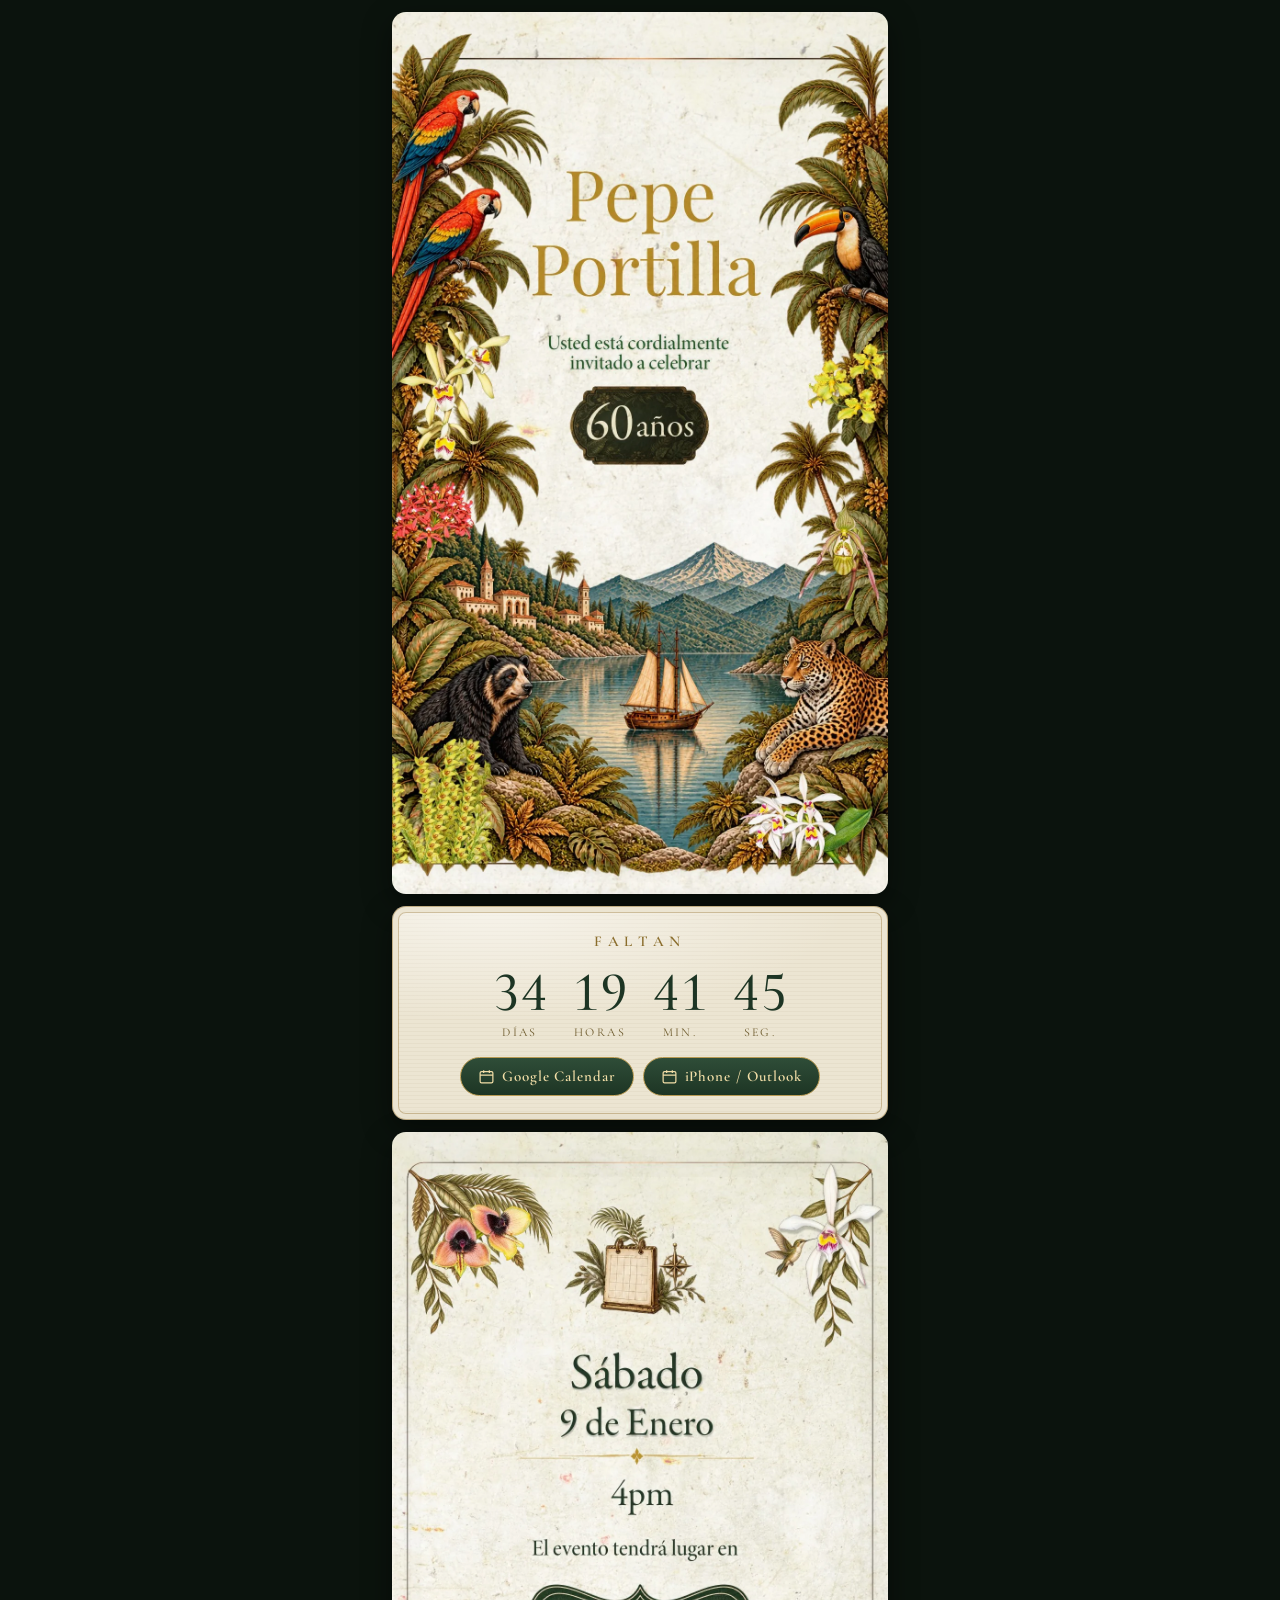
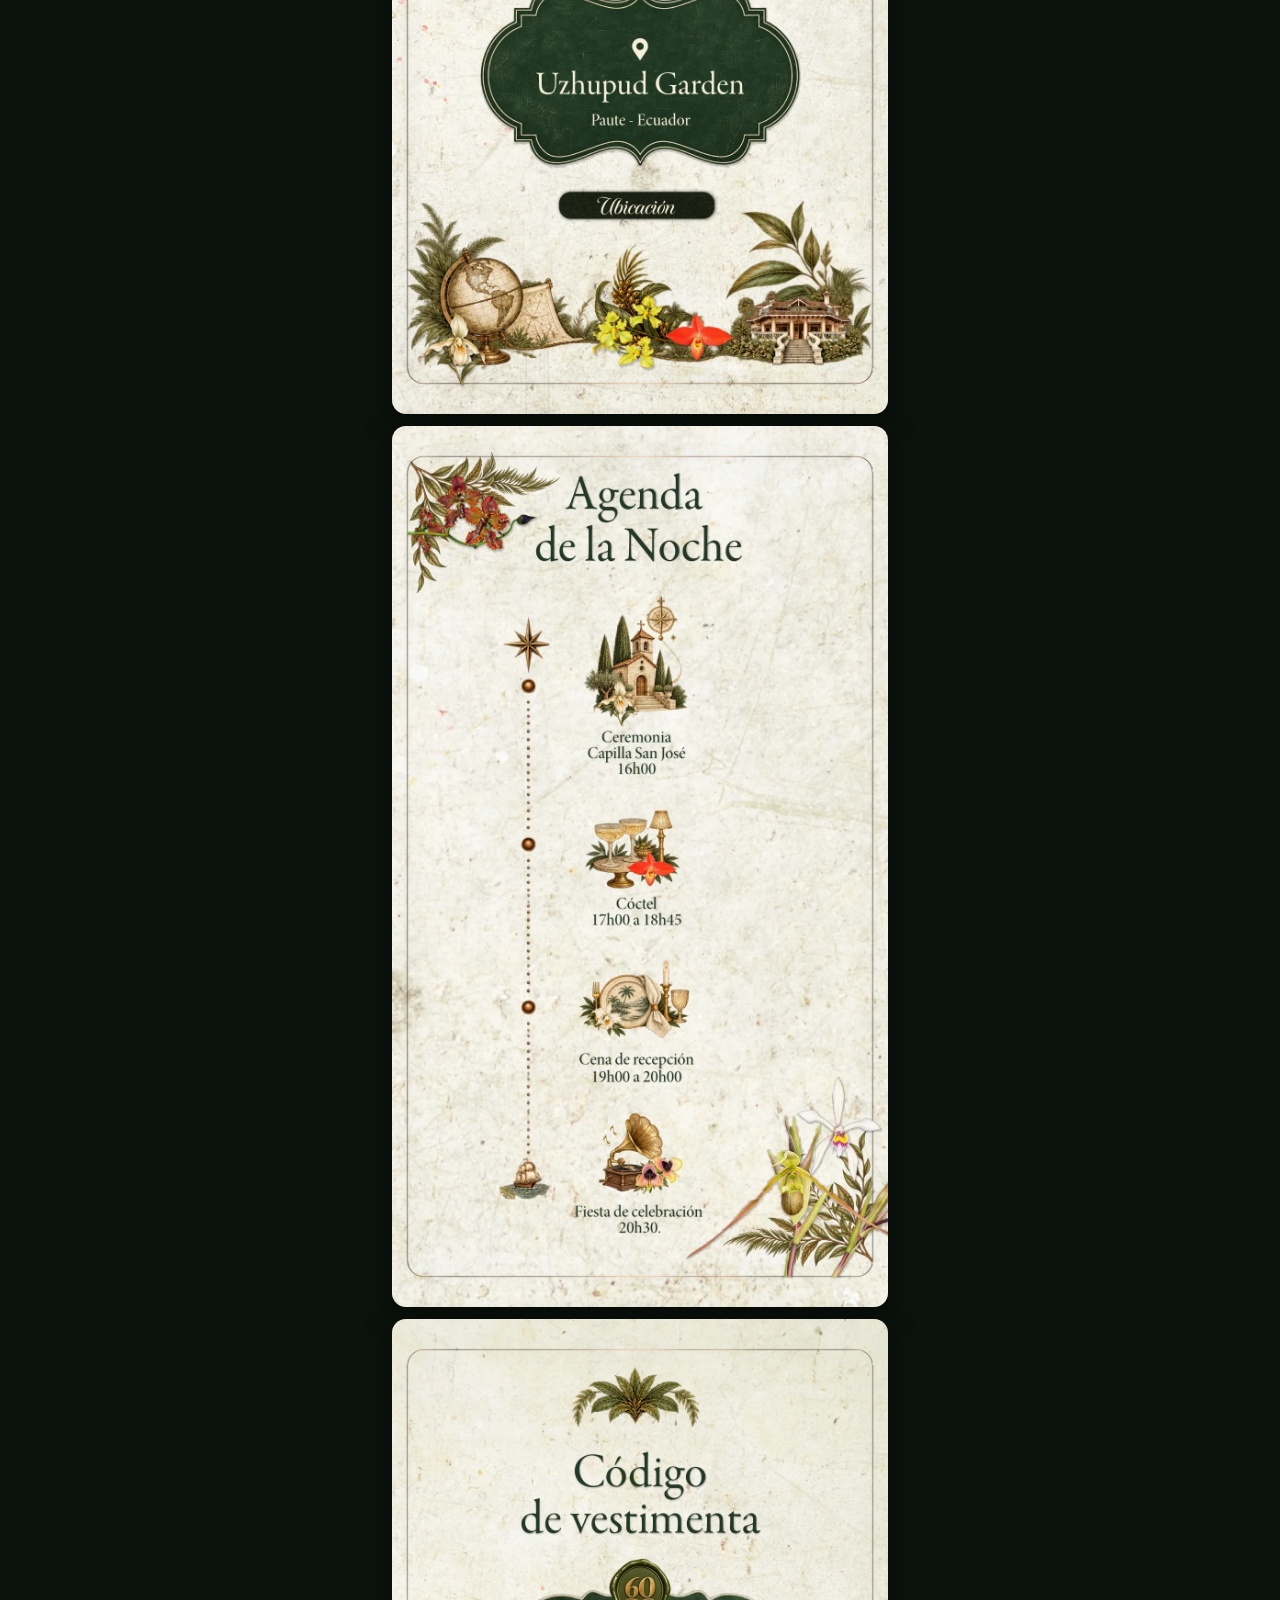
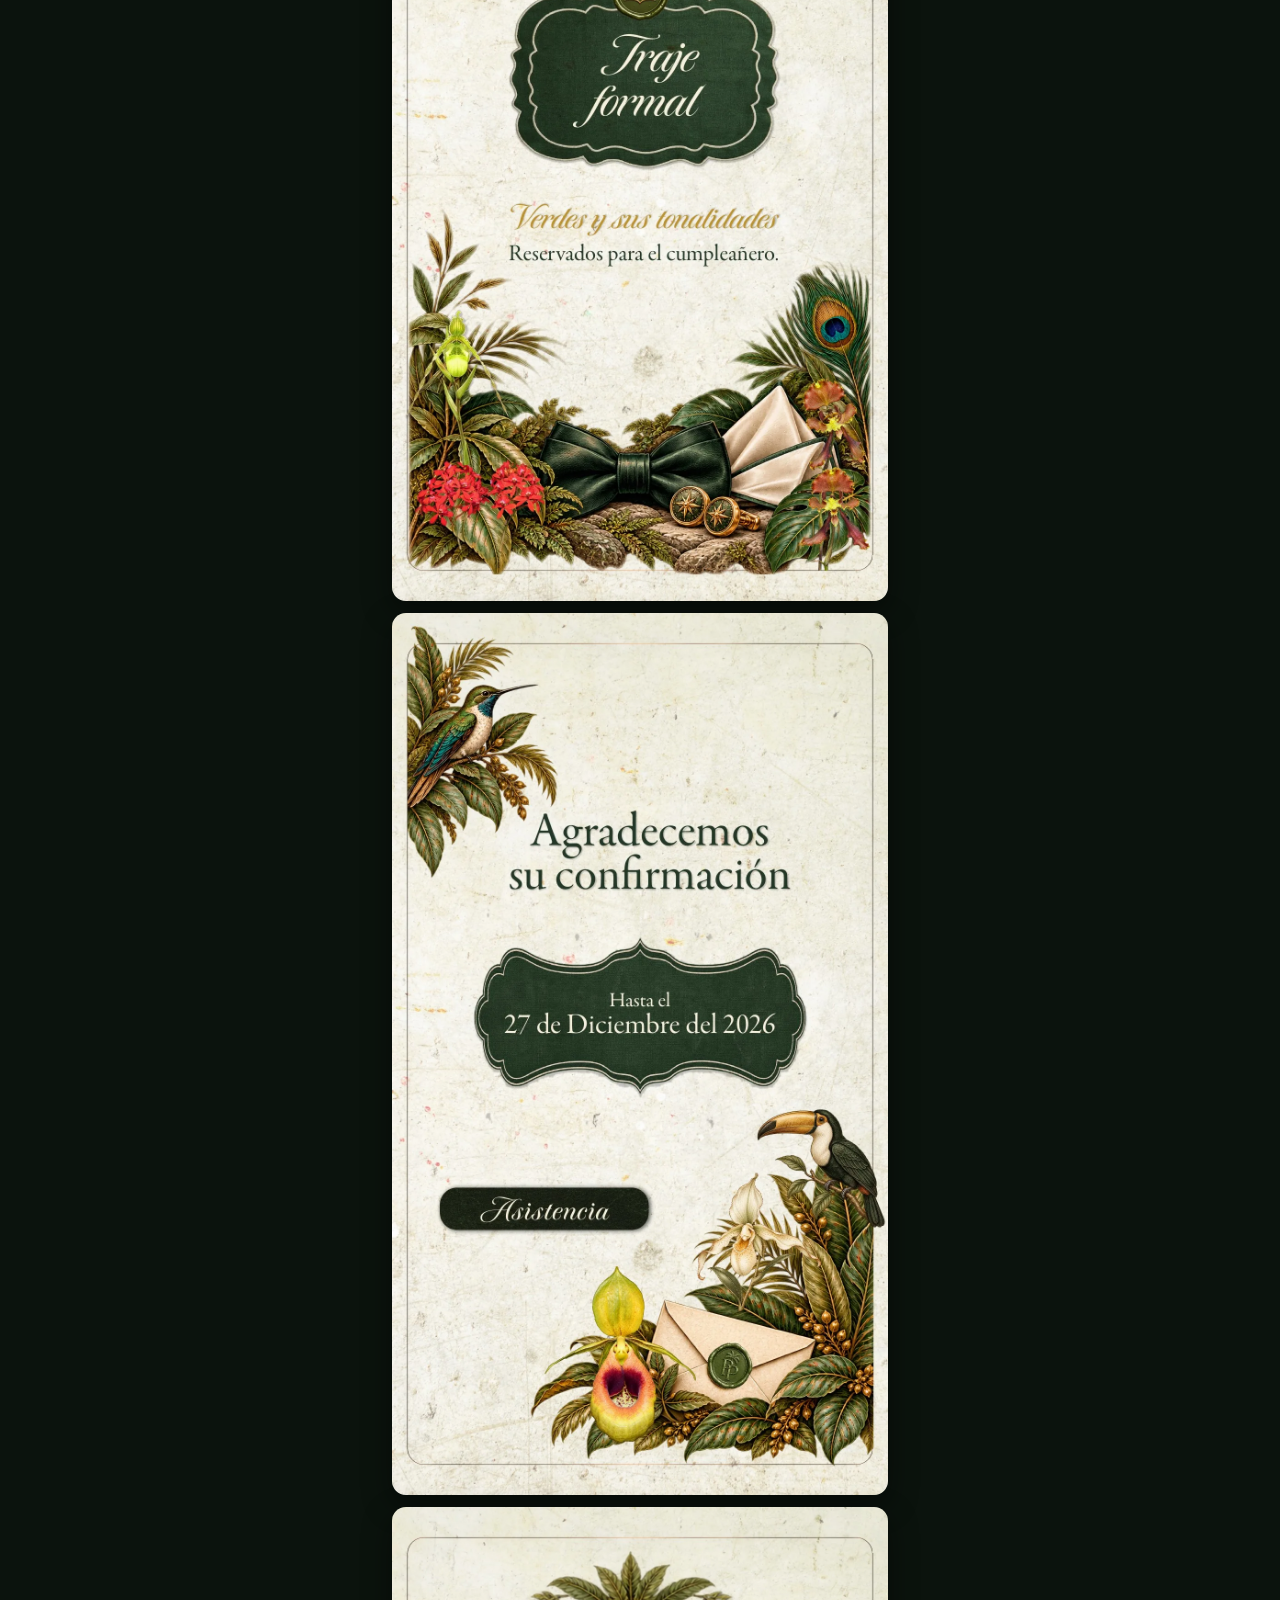
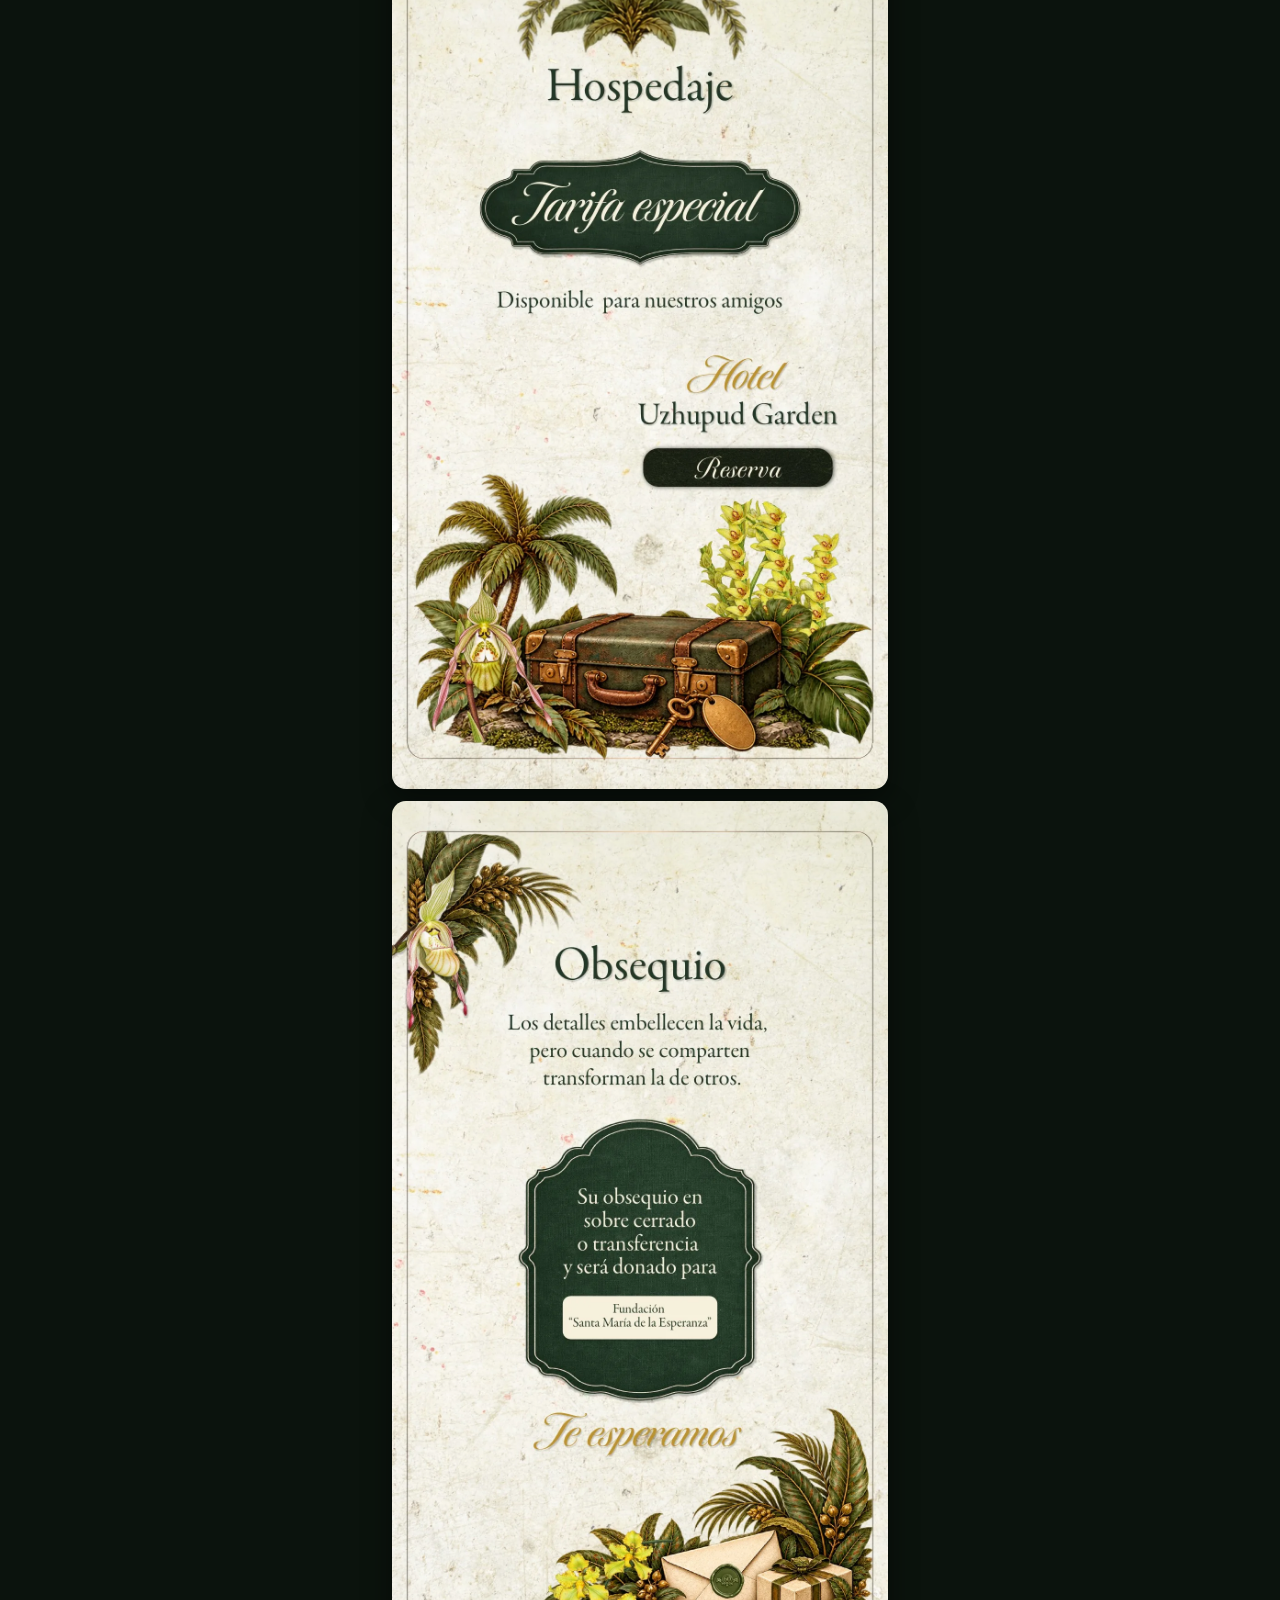
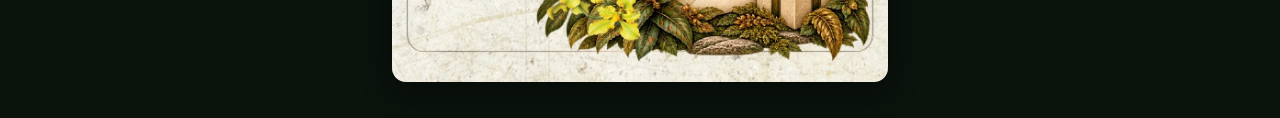
==== details.html @ b20852d5 "Add files via upload" ====
<!DOCTYPE html>
<html lang="es">
<head>
  <meta charset="UTF-8">
  <meta name="viewport" content="width=device-width, initial-scale=1.0, viewport-fit=cover">
  <meta name="theme-color" content="#0b130d">
  <title>Detalles del Evento · Pepe Portilla 60 años</title>
  <meta name="description" content="Detalles del evento, ubicación y confirmación de asistencia.">
  <link rel="icon" href="img/favicon.png" type="image/png">
  <link rel="preload" as="image" href="img/03_portada.webp" fetchpriority="high">
  <link rel="preconnect" href="https://fonts.googleapis.com">
  <link rel="preconnect" href="https://fonts.gstatic.com" crossorigin>
  <link href="https://fonts.googleapis.com/css2?family=Cormorant+Garamond:wght@400;500;600;700&display=swap" rel="stylesheet">
  <link rel="stylesheet" href="css/styles.css">
</head>
<body>
  <main class="pagina">

    <!-- 1. Portada -->
    <section class="hoja" aria-label="Invitación">
      <img src="img/03_portada.webp" width="1080" height="1920" fetchpriority="high"
           alt="Pepe Portilla. Usted está cordialmente invitado a celebrar 60 años.">
    </section>

    <!-- 2. Cuenta regresiva -->
    <section class="cuenta reveal" aria-label="Cuenta regresiva">
      <p class="titulo">Faltan</p>
      <p class="para" id="para" hidden>Invitación para <strong id="para-nombre"></strong></p>
      <div class="reloj" id="reloj" role="timer" aria-live="off">
        <div class="u"><span class="n" data-u="d">00</span><span class="l">Días</span></div>
        <div class="u"><span class="n" data-u="h">00</span><span class="l">Horas</span></div>
        <div class="u"><span class="n" data-u="m">00</span><span class="l">Min.</span></div>
        <div class="u"><span class="n" data-u="s">00</span><span class="l">Seg.</span></div>
      </div>
      <div class="calendario" id="calendario">
        <a class="btn-cal" id="cal-google" target="_blank" rel="noopener">
          <svg viewBox="0 0 24 24"><rect x="3" y="5" width="18" height="16" rx="2"/><path d="M3 10h18M8 3v4M16 3v4"/></svg>Google Calendar</a>
        <button class="btn-cal" id="cal-ics" type="button">
          <svg viewBox="0 0 24 24"><rect x="3" y="5" width="18" height="16" rx="2"/><path d="M3 10h18M8 3v4M16 3v4"/></svg>iPhone / Outlook</button>
      </div>
    </section>

    <!-- 3. Fecha y lugar -->
    <section class="hoja reveal" aria-label="Fecha y lugar">
      <img src="img/04_fecha_lugar.webp" width="1080" height="1920" loading="lazy" decoding="async"
           alt="Sábado 9 de enero, 4pm. El evento tendrá lugar en Uzhupud Garden, Paute - Ecuador.">
      <a class="zona" data-accion="mapa" target="_blank" rel="noopener" aria-label="Ver ubicación en el mapa"
         style="left:33.5%;top:74.5%;width:31.7%;height:3.3%"></a>
    </section>

    <!-- 4. Agenda -->
    <section class="hoja reveal" aria-label="Agenda de la noche">
      <img src="img/05_agenda.webp" width="1080" height="1920" loading="lazy" decoding="async"
           alt="Agenda de la noche: ceremonia en la Capilla San José 16h00, cóctel 17h00 a 18h45, cena de recepción 19h00 a 20h00, fiesta de celebración 20h30.">
    </section>

    <!-- 5. Código de vestimenta -->
    <section class="hoja reveal" aria-label="Código de vestimenta">
      <img src="img/06_vestimenta.webp" width="1080" height="1920" loading="lazy" decoding="async"
           alt="Código de vestimenta: traje formal. Verdes y sus tonalidades. Reservados para el cumpleañero.">
    </section>

    <!-- 6. Confirmación -->
    <section class="hoja reveal" aria-label="Confirmación de asistencia">
      <img src="img/07_confirmacion.webp" width="1080" height="1920" loading="lazy" decoding="async"
           alt="Agradecemos su confirmación hasta el 27 de diciembre del 2026.">
      <a class="zona" data-accion="confirmar" target="_blank" rel="noopener" aria-label="Confirmar asistencia por WhatsApp"
         style="left:9.5%;top:65%;width:43%;height:5%"></a>
    </section>

    <!-- 7. Hospedaje -->
    <section class="hoja reveal" aria-label="Hospedaje con tarifa especial">
      <img src="img/08_hospedaje.webp" width="1080" height="1920" loading="lazy" decoding="async"
           alt="Hospedaje, tarifa especial disponible para nuestros amigos. Hotel Uzhupud Garden.">
      <a class="zona" data-accion="hospedaje" target="_blank" rel="noopener" aria-label="Reservar hospedaje por WhatsApp"
         style="left:50.5%;top:61.2%;width:39%;height:4.6%"></a>
    </section>

    <!-- 8. Obsequio -->
    <section class="hoja reveal" aria-label="Obsequio">
      <img src="img/09_obsequio.webp" width="1080" height="1920" loading="lazy" decoding="async"
           alt="Obsequio. Su obsequio en sobre cerrado o transferencia será donado para la Fundación Santa María de la Esperanza. Te esperamos.">
      <a class="zona suave" data-accion="obsequio" target="_blank" rel="noopener" aria-label="Fundación Santa María de la Esperanza"
         style="left:34.4%;top:56.1%;width:31.3%;height:5.3%"></a>
    </section>

  </main>

  <button class="musica" id="musica" type="button" hidden aria-label="Reproducir música">
    <svg viewBox="0 0 24 24" id="musica-icono"><path d="M4 9v6h4l5 4V5L8 9z"/><path d="M16 9a4 4 0 0 1 0 6M18.5 6.5a8 8 0 0 1 0 11" fill="none" stroke="currentColor" stroke-width="1.8" stroke-linecap="round"/></svg>
  </button>
  <audio id="audio" loop preload="none"></audio>

  <script src="config.js"></script>
  <script src="js/comun.js"></script>
  <script src="js/details.js"></script>
</body>
</html>
---- css/styles.css ----
/* ============================================================
   Invitación Pepe Portilla · 60 años
   ============================================================ */
:root {
  --fondo: #0b130d;
  --verde: #1d3524;
  --verde-claro: #2f4d38;
  --oro: #d8b36a;
  --oro-claro: #f3dfa8;
  --papel: #ece5d2;
  --tinta: #24402c;
  --serif: "Cormorant Garamond", "Cormorant", Georgia, "Times New Roman", serif;
}
* { box-sizing: border-box; }
html, body { margin: 0; padding: 0; background: var(--fondo); }
body {
  font-family: var(--serif);
  color: var(--oro-claro);
  -webkit-font-smoothing: antialiased;
  -webkit-tap-highlight-color: transparent;
  overscroll-behavior-y: none;
}
img { display: block; width: 100%; height: auto; }
a, button { touch-action: manipulation; }

/* ---------- Botón invisible sobre la imagen (zona clicable) ---------- */
.zona {
  position: absolute; display: block; padding: 0; margin: 0; border: 0;
  background: transparent; cursor: pointer; text-decoration: none;
  overflow: hidden; border-radius: 12px;
  transition: transform .09s ease-out, box-shadow .09s ease-out;
  animation: anillo 2.4s ease-out infinite;
}
.zona.redonda { border-radius: 50%; }
.zona.suave { border-radius: 7px; }
/* destello dorado que cruza el botón */
.zona::after {
  content: ""; position: absolute; inset: 0; border-radius: inherit; pointer-events: none;
  background: linear-gradient(105deg, transparent 32%, rgba(255, 236, 178, .55) 50%, transparent 68%);
  transform: translateX(-130%);
  animation: brillo 3.4s ease-in-out infinite;
}
.zona:hover { box-shadow: 0 0 0 3px rgba(243, 223, 168, .65), 0 0 22px rgba(243, 223, 168, .55); }
.zona:active { transform: scale(.955); transition-duration: .04s; }
.zona:focus-visible { outline: 3px solid var(--oro-claro); outline-offset: 3px; }
@keyframes anillo {
  0%   { box-shadow: 0 0 0 0 rgba(216, 179, 106, .55); }
  70%  { box-shadow: 0 0 0 14px rgba(216, 179, 106, 0); }
  100% { box-shadow: 0 0 0 0 rgba(216, 179, 106, 0); }
}
@keyframes brillo {
  0%, 55% { transform: translateX(-130%); }
  100%    { transform: translateX(130%); }
}

/* ============================================================
   PORTADA (index.html): libro cerrado con sello
   ============================================================ */
.escena { position: fixed; inset: 0; overflow: hidden; background: #111a13; }
.libro {
  position: absolute; left: 50%; top: 50%;
  height: 100vh; height: 100svh; aspect-ratio: 9 / 16;
  transform: translate(-50%, -50%);
}
.capa { position: absolute; inset: 0; }
.capa img { width: 100%; height: 100%; object-fit: cover; }
.capa.interior {
  opacity: 0; transform: scale(1.07);
  transition: opacity .45s ease-out, transform .75s cubic-bezier(.2, .7, .2, 1);
}
.libro.abriendo .capa.interior { opacity: 1; transform: none; }
.libro.abriendo .capa.cerrado { transform: scale(1.1); opacity: 0; transition: transform .7s ease-in, opacity .5s ease-in .1s; }
.libro .sello { left: 33.5%; top: 39.5%; width: 34%; height: 16.5%; z-index: 3; }
.libro.abriendo .sello { animation: none; box-shadow: none; opacity: 0; transition: opacity .25s; }

.invitado {
  position: absolute; left: 10%; right: 10%; top: 62.5%; z-index: 2;
  text-align: center; color: var(--oro);
  text-shadow: 0 2px 10px rgba(0, 0, 0, .75);
  transition: opacity .3s;
}
.libro.abriendo .invitado, .libro.abriendo .toca { opacity: 0; }
.invitado .etiqueta {
  display: block; font-size: clamp(11px, 3.3vw, 15px); letter-spacing: .38em;
  text-transform: uppercase; color: var(--oro-claro); opacity: .9;
}
.invitado .nombre {
  display: block; margin-top: .45em; font-weight: 600; line-height: 1.12;
  font-size: clamp(22px, 7.2vw, 34px); letter-spacing: .05em; text-transform: uppercase;
  overflow-wrap: anywhere;
}
.invitado .nombre .linea2 { display: block; font-size: .72em; font-weight: 500; margin-top: .15em; }
.invitado .adorno { display: block; width: 46%; height: 1px; margin: .9em auto 0; background: linear-gradient(90deg, transparent, var(--oro), transparent); }
.toca {
  position: absolute; left: 0; right: 0; top: 33.5%; z-index: 2; text-align: center;
  font-size: clamp(11px, 3.2vw, 14px); letter-spacing: .4em; text-transform: uppercase;
  color: var(--oro); text-shadow: 0 2px 8px #000; animation: parpadeo 2s ease-in-out infinite;
  transition: opacity .3s;
}
@keyframes parpadeo { 0%, 100% { opacity: .35; } 50% { opacity: 1; } }

/* ============================================================
   DETALLES (details.html)
   ============================================================ */
.pagina {
  width: min(100%, 520px); margin: 0 auto; padding: 12px 12px 36px;
  display: flex; flex-direction: column; gap: 12px;
}
.hoja {
  position: relative; border-radius: 14px; overflow: hidden; line-height: 0;
  aspect-ratio: 1080 / 1920; background: #17261b;
  box-shadow: 0 10px 30px rgba(0, 0, 0, .45);
}
.hoja img { width: 100%; height: 100%; object-fit: cover; }
.reveal { opacity: 0; transform: translateY(22px) scale(.985); transition: opacity .5s ease-out, transform .5s ease-out; }
.reveal.visible { opacity: 1; transform: none; }

/* Cuenta regresiva */
.cuenta {
  position: relative; text-align: center; border-radius: 14px; padding: 26px 16px 24px;
  color: var(--tinta);
  background:
    radial-gradient(120% 90% at 20% 0%, rgba(255, 255, 255, .55), transparent 60%),
    repeating-linear-gradient(0deg, rgba(120, 100, 60, .05) 0 1px, transparent 1px 4px),
    var(--papel);
  box-shadow: 0 10px 30px rgba(0, 0, 0, .45), inset 0 0 0 1px rgba(160, 130, 70, .55), inset 0 0 0 6px var(--papel), inset 0 0 0 7px rgba(160, 130, 70, .45);
}
.cuenta .titulo { margin: 0; font-size: 15px; font-weight: 600; letter-spacing: .38em; text-transform: uppercase; color: #8a6d2c; }
.cuenta .para { margin: 6px 0 0; font-size: 17px; font-style: italic; }
.cuenta .para strong { font-style: normal; font-weight: 700; }
.reloj { display: flex; justify-content: center; gap: clamp(10px, 4vw, 22px); margin-top: 14px; }
.reloj .u { display: flex; flex-direction: column; align-items: center; min-width: 58px; }
.reloj .n { font-size: clamp(40px, 12.5vw, 56px); font-weight: 500; line-height: 1; font-variant-numeric: tabular-nums lining-nums; color: var(--verde); }
.reloj .l { font-size: 12px; letter-spacing: .2em; text-transform: uppercase; margin-top: 5px; color: #6d5a2c; }
.fin-reloj { font-size: 28px; font-weight: 600; margin: 16px 0 4px; color: var(--verde); }
.calendario { display: flex; flex-wrap: wrap; gap: 9px; justify-content: center; margin-top: 18px; }
.btn-cal {
  display: inline-flex; align-items: center; gap: 7px; cursor: pointer; text-decoration: none;
  font: 600 15px/1 var(--serif); letter-spacing: .06em; color: var(--oro-claro);
  background: linear-gradient(180deg, var(--verde-claro), var(--verde)); border: 1px solid #b89a52;
  border-radius: 999px; padding: 10px 17px; transition: transform .08s ease-out, filter .08s;
}
.btn-cal:hover { filter: brightness(1.15); }
.btn-cal:active { transform: scale(.95); }
.btn-cal svg { width: 17px; height: 17px; fill: none; stroke: currentColor; stroke-width: 1.7; }

/* Música */
.musica {
  position: fixed; right: 14px; bottom: 14px; z-index: 20; width: 48px; height: 48px;
  border-radius: 50%; border: 1px solid #b89a52; cursor: pointer; display: grid; place-items: center;
  color: var(--oro-claro); background: rgba(29, 53, 36, .92); box-shadow: 0 6px 16px rgba(0, 0, 0, .5);
}
.musica[hidden] { display: none; }
.musica svg { width: 22px; height: 22px; fill: currentColor; }

@media (prefers-reduced-motion: reduce) {
  *, *::before, *::after { animation: none !important; transition-duration: .01ms !important; }
  .reveal { opacity: 1; transform: none; }
  .capa.interior { transform: none; }
}
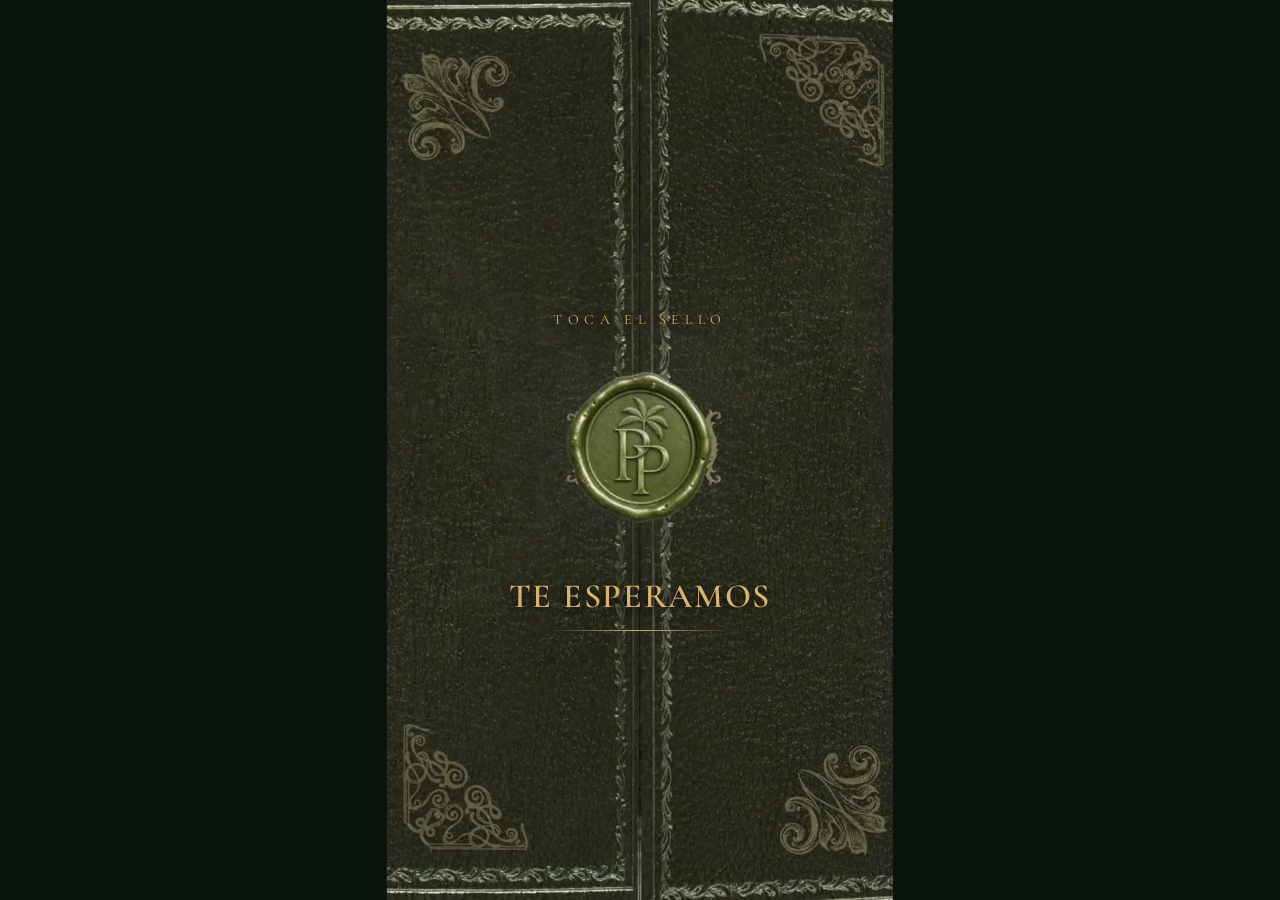
==== commit f21fabb3: "Add files via upload" ====
--- a/details.html
+++ b/details.html
@@ -2,97 +2,12 @@
 <html lang="es">
 <head>
   <meta charset="UTF-8">
-  <meta name="viewport" content="width=device-width, initial-scale=1.0, viewport-fit=cover">
-  <meta name="theme-color" content="#0b130d">
-  <title>Detalles del Evento · Pepe Portilla 60 años</title>
-  <meta name="description" content="Detalles del evento, ubicación y confirmación de asistencia.">
-  <link rel="icon" href="img/favicon.png" type="image/png">
-  <link rel="preload" as="image" href="img/03_portada.webp" fetchpriority="high">
-  <link rel="preconnect" href="https://fonts.googleapis.com">
-  <link rel="preconnect" href="https://fonts.gstatic.com" crossorigin>
-  <link href="https://fonts.googleapis.com/css2?family=Cormorant+Garamond:wght@400;500;600;700&display=swap" rel="stylesheet">
-  <link rel="stylesheet" href="css/styles.css">
+  <meta name="viewport" content="width=device-width, initial-scale=1.0">
+  <title>Pepe Portilla · 60 años</title>
+  <meta http-equiv="refresh" content="0; url=index.html">
+  <script>location.replace("index.html" + location.search);</script>
 </head>
-<body>
-  <main class="pagina">
-
-    <!-- 1. Portada -->
-    <section class="hoja" aria-label="Invitación">
-      <img src="img/03_portada.webp" width="1080" height="1920" fetchpriority="high"
-           alt="Pepe Portilla. Usted está cordialmente invitado a celebrar 60 años.">
-    </section>
-
-    <!-- 2. Cuenta regresiva -->
-    <section class="cuenta reveal" aria-label="Cuenta regresiva">
-      <p class="titulo">Faltan</p>
-      <p class="para" id="para" hidden>Invitación para <strong id="para-nombre"></strong></p>
-      <div class="reloj" id="reloj" role="timer" aria-live="off">
-        <div class="u"><span class="n" data-u="d">00</span><span class="l">Días</span></div>
-        <div class="u"><span class="n" data-u="h">00</span><span class="l">Horas</span></div>
-        <div class="u"><span class="n" data-u="m">00</span><span class="l">Min.</span></div>
-        <div class="u"><span class="n" data-u="s">00</span><span class="l">Seg.</span></div>
-      </div>
-      <div class="calendario" id="calendario">
-        <a class="btn-cal" id="cal-google" target="_blank" rel="noopener">
-          <svg viewBox="0 0 24 24"><rect x="3" y="5" width="18" height="16" rx="2"/><path d="M3 10h18M8 3v4M16 3v4"/></svg>Google Calendar</a>
-        <button class="btn-cal" id="cal-ics" type="button">
-          <svg viewBox="0 0 24 24"><rect x="3" y="5" width="18" height="16" rx="2"/><path d="M3 10h18M8 3v4M16 3v4"/></svg>iPhone / Outlook</button>
-      </div>
-    </section>
-
-    <!-- 3. Fecha y lugar -->
-    <section class="hoja reveal" aria-label="Fecha y lugar">
-      <img src="img/04_fecha_lugar.webp" width="1080" height="1920" loading="lazy" decoding="async"
-           alt="Sábado 9 de enero, 4pm. El evento tendrá lugar en Uzhupud Garden, Paute - Ecuador.">
-      <a class="zona" data-accion="mapa" target="_blank" rel="noopener" aria-label="Ver ubicación en el mapa"
-         style="left:33.5%;top:74.5%;width:31.7%;height:3.3%"></a>
-    </section>
-
-    <!-- 4. Agenda -->
-    <section class="hoja reveal" aria-label="Agenda de la noche">
-      <img src="img/05_agenda.webp" width="1080" height="1920" loading="lazy" decoding="async"
-           alt="Agenda de la noche: ceremonia en la Capilla San José 16h00, cóctel 17h00 a 18h45, cena de recepción 19h00 a 20h00, fiesta de celebración 20h30.">
-    </section>
-
-    <!-- 5. Código de vestimenta -->
-    <section class="hoja reveal" aria-label="Código de vestimenta">
-      <img src="img/06_vestimenta.webp" width="1080" height="1920" loading="lazy" decoding="async"
-           alt="Código de vestimenta: traje formal. Verdes y sus tonalidades. Reservados para el cumpleañero.">
-    </section>
-
-    <!-- 6. Confirmación -->
-    <section class="hoja reveal" aria-label="Confirmación de asistencia">
-      <img src="img/07_confirmacion.webp" width="1080" height="1920" loading="lazy" decoding="async"
-           alt="Agradecemos su confirmación hasta el 27 de diciembre del 2026.">
-      <a class="zona" data-accion="confirmar" target="_blank" rel="noopener" aria-label="Confirmar asistencia por WhatsApp"
-         style="left:9.5%;top:65%;width:43%;height:5%"></a>
-    </section>
-
-    <!-- 7. Hospedaje -->
-    <section class="hoja reveal" aria-label="Hospedaje con tarifa especial">
-      <img src="img/08_hospedaje.webp" width="1080" height="1920" loading="lazy" decoding="async"
-           alt="Hospedaje, tarifa especial disponible para nuestros amigos. Hotel Uzhupud Garden.">
-      <a class="zona" data-accion="hospedaje" target="_blank" rel="noopener" aria-label="Reservar hospedaje por WhatsApp"
-         style="left:50.5%;top:61.2%;width:39%;height:4.6%"></a>
-    </section>
-
-    <!-- 8. Obsequio -->
-    <section class="hoja reveal" aria-label="Obsequio">
-      <img src="img/09_obsequio.webp" width="1080" height="1920" loading="lazy" decoding="async"
-           alt="Obsequio. Su obsequio en sobre cerrado o transferencia será donado para la Fundación Santa María de la Esperanza. Te esperamos.">
-      <a class="zona suave" data-accion="obsequio" target="_blank" rel="noopener" aria-label="Fundación Santa María de la Esperanza"
-         style="left:34.4%;top:56.1%;width:31.3%;height:5.3%"></a>
-    </section>
-
-  </main>
-
-  <button class="musica" id="musica" type="button" hidden aria-label="Reproducir música">
-    <svg viewBox="0 0 24 24" id="musica-icono"><path d="M4 9v6h4l5 4V5L8 9z"/><path d="M16 9a4 4 0 0 1 0 6M18.5 6.5a8 8 0 0 1 0 11" fill="none" stroke="currentColor" stroke-width="1.8" stroke-linecap="round"/></svg>
-  </button>
-  <audio id="audio" loop preload="none"></audio>
-
-  <script src="config.js"></script>
-  <script src="js/comun.js"></script>
-  <script src="js/details.js"></script>
+<body style="background:#0b130d;color:#d8b36a;font-family:Georgia,serif;text-align:center;padding:40px">
+  <a style="color:#d8b36a" href="index.html">Ver la invitación</a>
 </body>
 </html>
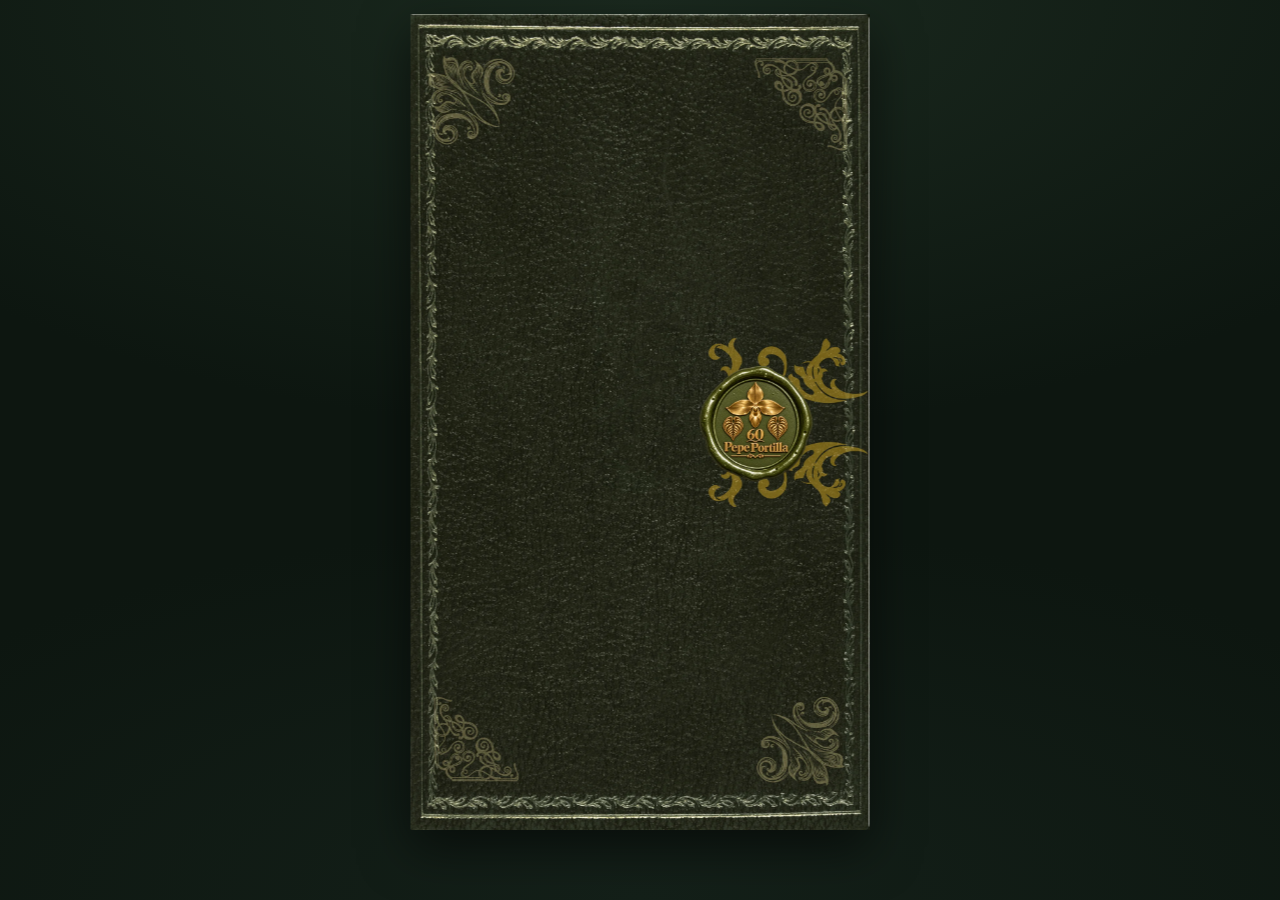
==== commit aacbf2bf: "Add files via upload" ====
--- a/details.html
+++ b/details.html
@@ -1,13 +1,5 @@
 <!DOCTYPE html>
-<html lang="es">
-<head>
-  <meta charset="UTF-8">
-  <meta name="viewport" content="width=device-width, initial-scale=1.0">
-  <title>Pepe Portilla · 60 años</title>
-  <meta http-equiv="refresh" content="0; url=index.html">
-  <script>location.replace("index.html" + location.search);</script>
-</head>
-<body style="background:#0b130d;color:#d8b36a;font-family:Georgia,serif;text-align:center;padding:40px">
-  <a style="color:#d8b36a" href="index.html">Ver la invitación</a>
-</body>
-</html>
+<html lang="es"><head><meta charset="UTF-8"><meta name="viewport" content="width=device-width, initial-scale=1.0">
+<title>Pepe Portilla · 60 años</title><meta http-equiv="refresh" content="0; url=index.html">
+<script>location.replace("index.html" + location.search);</script></head>
+<body style="background:#0d1610;color:#d4b06a;font-family:Georgia,serif;text-align:center;padding:40px"><a style="color:#d4b06a" href="index.html">Ver la invitación</a></body></html>
